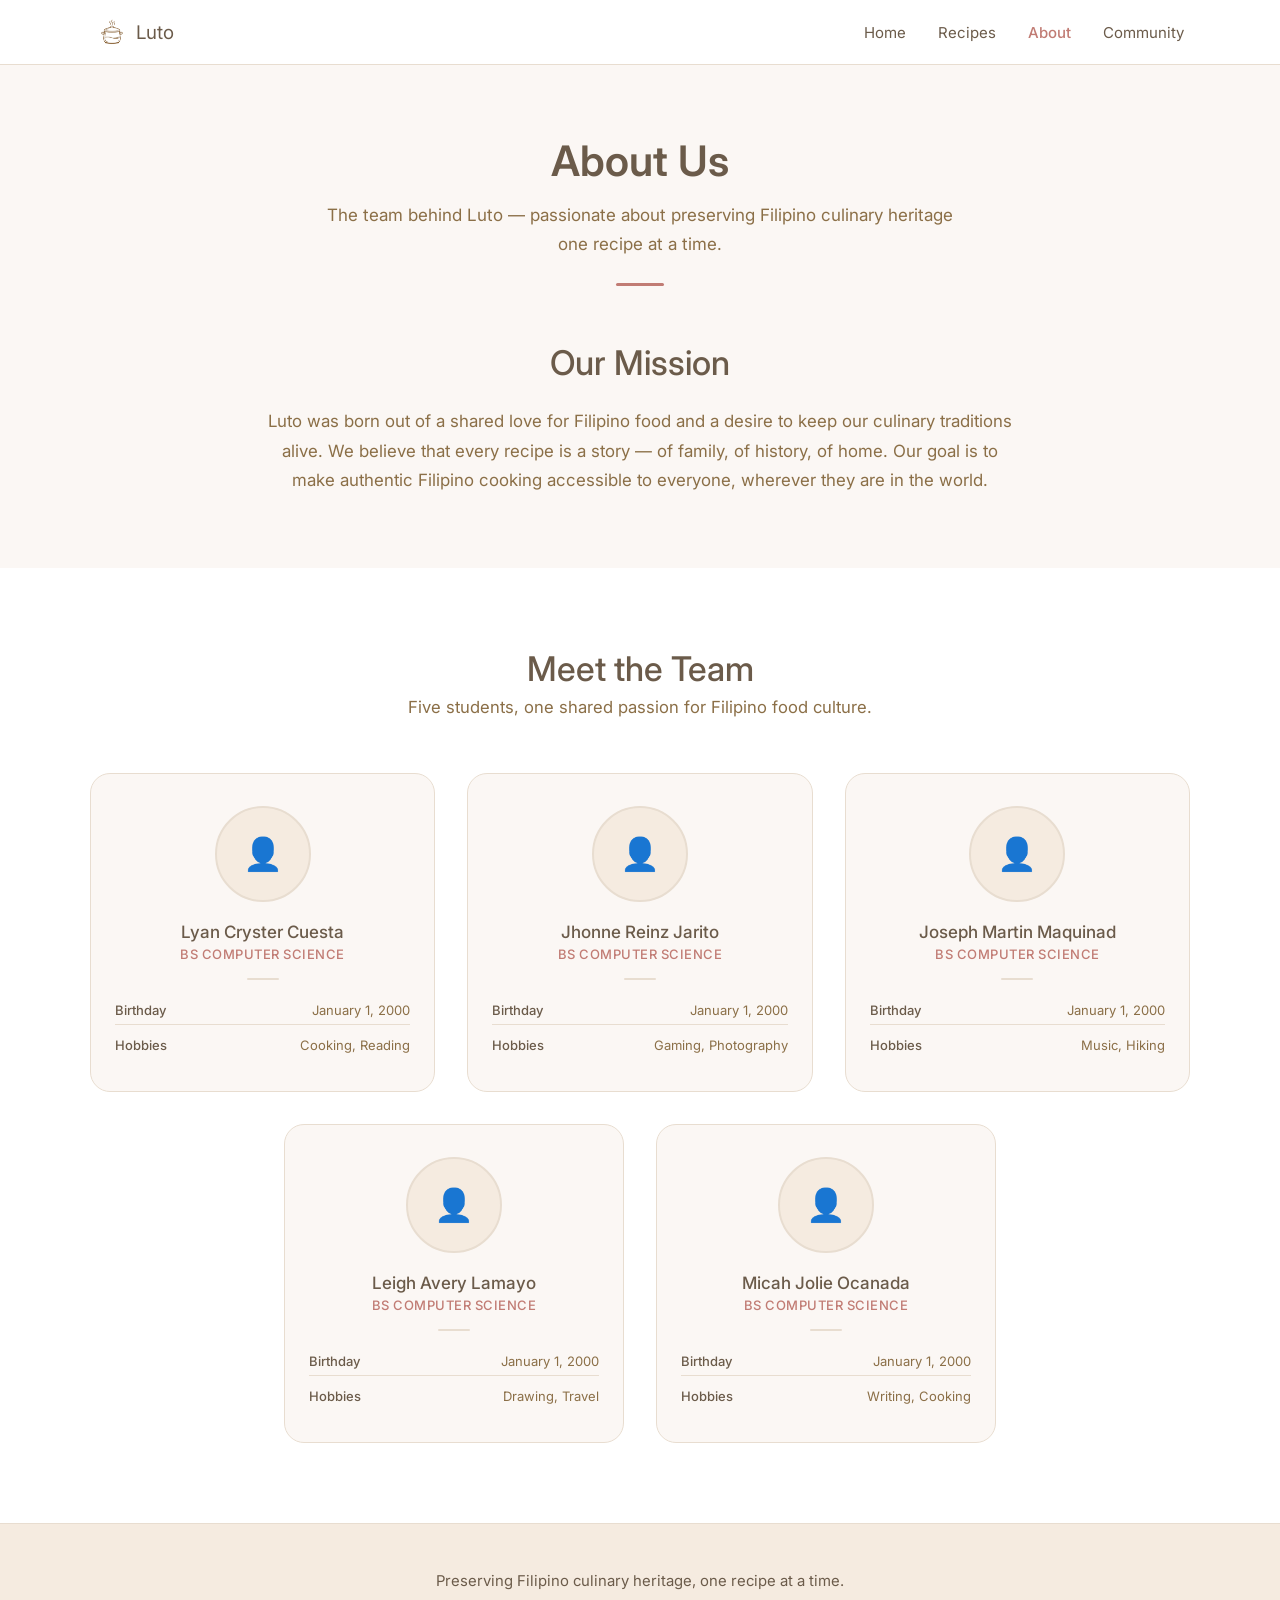
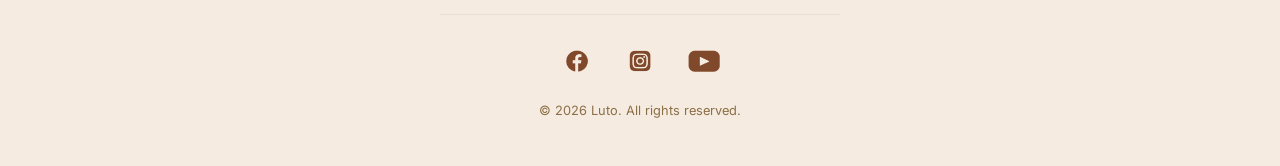
==== pages/about/about.html @ f132defe "added newpages" ====
<!DOCTYPE html>
<html lang="en">
<head>
  <meta charset="utf-8" />
  <title>About – Luto</title>
  <meta name="viewport" content="width=device-width, initial-scale=1" />
    <!-- Font: Inter -->
  <link href="https://fonts.googleapis.com/css2?family=Inter:wght@400;500;600&display=swap" rel="stylesheet" />
  <link rel="stylesheet" href="abstyle.css" />
  <link rel="icon" type="image/png" href="../../images/Logo.icon.png" />
</head>
<body>

  <!-- NAV -->
  <nav class="fade-in d0">
    <a href="../../index.html" class="nav-logo">
      <img src="../../images/Logo.icon.png" alt="Luto logo" class="nav-logo-icon" />
      Luto
    </a>
    <ul class="nav-links">
      <li><a href="../../index.html">Home</a></li>
      <li><a href="../recipes/recipes.html">Recipes</a></li>
      <li><a href="#" class="active">About</a></li>
      <li><a href="../community/community.html">Community</a></li> <!-- Add when ready -->
    </ul>
  </nav>


  <!-- PAGE HERO -->
  <div class="page-hero fade-in d0">
    <h1>About Us</h1>
    <p>The team behind Luto — passionate about preserving Filipino culinary heritage one recipe at a time.</p>
    <div class="divider"></div>
  </div>


  <!-- MISSION -->
  <div class="mission fade-in d200">
    <h2>Our Mission</h2>
    <p>
      Luto was born out of a shared love for Filipino food and a desire to keep
      our culinary traditions alive. We believe that every recipe is a story —
      of family, of history, of home. Our goal is to make authentic Filipino
      cooking accessible to everyone, wherever they are in the world.
    </p>
  </div>


  <!-- TEAM SECTION
       5 members total: 3 in the first row (.team-grid),
       2 centered in the second row (.team-row-2).

       TO REPLACE A PLACEHOLDER AVATAR WITH A REAL PHOTO:
       Replace the emoji inside .avatar with:
         <img src="../../images/name.jpg" alt="Name"
              style="width:100%;height:100%;object-fit:cover;" />

       TO ADD A NEW MEMBER: duplicate any .team-card block.
  ============================================================ -->
  <section class="team-section">
    <div class="team-inner">

      <div class="team-header fade-in d0">
        <h2>Meet the Team</h2>
        <p>Five students, one shared passion for Filipino food culture.</p>
      </div>

      <!-- First row: 3 members -->
      <div class="team-grid">

        <div class="team-card fade-in d200">
          <div class="avatar">👤</div> <!-- Replace with photo when ready -->
          <div class="member-name">Lyan Cryster Cuesta</div>
          <div class="member-course">BS Computer Science</div> <!-- Edit course -->
          <div class="member-divider"></div>
          <div class="member-detail">
            <div class="member-detail-item">
              <span class="detail-label">Birthday</span>
              <span>January 1, 2000</span> <!-- Edit birthday -->
            </div>
            <div class="member-detail-item">
              <span class="detail-label">Hobbies</span>
              <span>Cooking, Reading</span> <!-- Edit hobbies -->
            </div>
          </div>
        </div>

        <div class="team-card fade-in d400">
          <div class="avatar">👤</div> <!-- Replace with photo when ready -->
          <div class="member-name">Jhonne Reinz Jarito</div>
          <div class="member-course">BS Computer Science</div> <!-- Edit course -->
          <div class="member-divider"></div>
          <div class="member-detail">
            <div class="member-detail-item">
              <span class="detail-label">Birthday</span>
              <span>January 1, 2000</span> <!-- Edit birthday -->
            </div>
            <div class="member-detail-item">
              <span class="detail-label">Hobbies</span>
              <span>Gaming, Photography</span> <!-- Edit hobbies -->
            </div>
          </div>
        </div>

        <div class="team-card fade-in d600">
          <div class="avatar">👤</div> <!-- Replace with photo when ready -->
          <div class="member-name">Joseph Martin Maquinad</div>
          <div class="member-course">BS Computer Science</div> <!-- Edit course -->
          <div class="member-divider"></div>
          <div class="member-detail">
            <div class="member-detail-item">
              <span class="detail-label">Birthday</span>
              <span>January 1, 2000</span> <!-- Edit birthday -->
            </div>
            <div class="member-detail-item">
              <span class="detail-label">Hobbies</span>
              <span>Music, Hiking</span> <!-- Edit hobbies -->
            </div>
          </div>
        </div>

      </div>

      <div class="team-row-2">

        <div class="team-card fade-in d400">
          <div class="avatar">👤</div> <!-- Replace with photo when ready -->
          <div class="member-name">Leigh Avery Lamayo</div>
          <div class="member-course">BS Computer Science</div> <!-- Edit course -->
          <div class="member-divider"></div>
          <div class="member-detail">
            <div class="member-detail-item">
              <span class="detail-label">Birthday</span>
              <span>January 1, 2000</span> <!-- Edit birthday -->
            </div>
            <div class="member-detail-item">
              <span class="detail-label">Hobbies</span>
              <span>Drawing, Travel</span> <!-- Edit hobbies -->
            </div>
          </div>
        </div>

        <div class="team-card fade-in d600">
          <div class="avatar">👤</div> <!-- Replace with photo when ready -->
          <div class="member-name">Micah Jolie Ocanada</div>
          <div class="member-course">BS Computer Science</div> <!-- Edit course -->
          <div class="member-divider"></div>
          <div class="member-detail">
            <div class="member-detail-item">
              <span class="detail-label">Birthday</span>
              <span>January 1, 2000</span> <!-- Edit birthday -->
            </div>
            <div class="member-detail-item">
              <span class="detail-label">Hobbies</span>
              <span>Writing, Cooking</span> <!-- Edit hobbies -->
            </div>
          </div>
        </div>

      </div>
    </div>
  </section>


  <!-- FOOTER -->
  <footer class="fade-in d0">
    <p class="footer-tagline">Preserving Filipino culinary heritage, one recipe at a time.</p>
    <div class="footer-divider"></div>
    <div class="footer-links">
      <a href="#" title="Facebook"><img src="../../images/fb.png" alt="Facebook" class="footer-icon" /></a>   <!-- Add Facebook URL -->
      <a href="#" title="Instagram"><img src="../../images/insta.png" alt="Instagram" class="footer-icon" /></a>       <!-- Add Instagram URL -->
      <a href="#" title="Youtube"><img src="../../images/yt.png" alt="Youtube" class="footer-icon" /></a>      <!-- Add YouTube URL -->
    </div>
    <p class="footer-copy">© 2026 Luto. All rights reserved.</p>
  </footer>


  <!-- SCRIPTS -->
  <script>
    const observer = new IntersectionObserver((entries) => {
      entries.forEach(entry => {
        if (entry.isIntersecting) {
          entry.target.style.animationPlayState = 'running';
          observer.unobserve(entry.target);
        }
      });
    }, { threshold: 0.1 });

    document.querySelectorAll('.fade-in').forEach(el => {
      el.style.animationPlayState = 'paused';
      observer.observe(el);
    });
  </script>

</body>
</html>
---- pages/about/abstyle.css ----
*, *::before, *::after {
  box-sizing: border-box;
  margin: 0;
  padding: 0;
}


/* --- COLOR VARIABLES --- */
:root {
  --brown-light: #C17C74;
  --brown-mid:   #8B6F47;
  --brown-dark:  #6B5B4A;
  --white:       #FFFFFF;
  --border:      #E8DDD0;
  --bg-warm:     #F5EBE0;
  --bg-main:     #FBF7F4;
  --white-95:    rgba(255, 255, 255, 0.95);
}


/* --- BODY --- */
body {
  font-family: 'Inter', sans-serif;
  background: var(--bg-main);
  color: var(--brown-dark);
}


/* --- ANIMATIONS --- */
@keyframes fadeInUp {
  from { opacity: 0; transform: translateY(20px); }
  to   { opacity: 1; transform: translateY(0); }
}
.fade-in { opacity: 0; animation: fadeInUp 0.7s ease forwards; }
.d0   { animation-delay: 0ms; }
.d200 { animation-delay: 200ms; }
.d400 { animation-delay: 400ms; }
.d600 { animation-delay: 600ms; }
.d800 { animation-delay: 800ms; }


/* --- NAV --- */
nav {
  position: sticky;
  top: 0;
  z-index: 100;
  width: 100%;
  padding: 16px 96px;
  background: var(--white-95);
  border-bottom: 1px solid var(--border);
  backdrop-filter: blur(8px);
  display: flex;
  align-items: center;
  justify-content: space-between;
  user-select: none;
  cursor: default;
}
.nav-logo {
  display: flex;
  align-items: center;
  gap: 8px;
  font-size: 18.8px;
  color: var(--brown-dark);
  font-weight: 400;
  text-decoration: none;
}
.nav-logo-icon { width: 32px; height: 32px; object-fit: contain; }
.nav-links { display: flex; gap: 32px; list-style: none; }
.nav-links a {
  text-decoration: none;
  font-size: 15px;
  color: var(--brown-dark);
  transition: color 0.2s, transform 0.2s, opacity 0.2s;;
  cursor: pointer;
  display: inline-block; 
}
.nav-links a.active {
  color: #C17C74;
  font-weight: 500;
}
.nav-links a:hover {
  transform: scale(1.13);
  opacity: 0.9;
  color: #C17C74;
}

/* --- PAGE HERO --- */
.page-hero {
  padding: 72px 24px 56px;
  text-align: center;
  max-width: 680px;
  margin: 0 auto;
  user-select: none;
}
.page-hero h1 {
  font-size: 42px;
  font-weight: 600;
  color: var(--brown-dark);
  line-height: 1.15;
  margin-bottom: 16px;
}
.page-hero p {
  font-size: 17px;
  color: var(--brown-mid);
  line-height: 1.7;
}

/* Small decorative accent line below the subtitle */
.divider {
  width: 48px;
  height: 3px;
  background: var(--brown-light);
  border-radius: 999px;
  margin: 24px auto 0;
}


/* --- MISSION SECTION --- */
.mission {
  padding: 0 24px 72px;
  display: flex;
  flex-direction: column;
  align-items: center;
  gap: 24px;
  max-width: 800px;
  margin: 0 auto;
  text-align: center;
  user-select: none;
}
.mission h2 {
  font-size: 34px;
  font-weight: 500;
  color: var(--brown-dark);
}
.mission p {
  font-size: 16.9px;
  color: var(--brown-mid);
  line-height: 1.75;
}


/* --- TEAM SECTION --- */
.team-section {
  background: #fff;
  padding: 80px 24px;
  user-select: none;
}
.team-inner {
  max-width: 1100px;
  margin: 0 auto;
}
.team-header {
  text-align: center;
  margin-bottom: 56px;
}
.team-header h2 {
  font-size: 34px;
  font-weight: 500;
  color: var(--brown-dark);
  margin-bottom: 8px;
}
.team-header p {
  font-size: 16.7px;
  color: var(--brown-mid);
}

/* 3-column grid for first row of members */
.team-grid {
  display: grid;
  grid-template-columns: repeat(3, 1fr);
  gap: 32px;
}

/* 2 cards centered for the second row */
.team-row-2 {
  display: flex;
  justify-content: center;
  gap: 32px;
  margin-top: 32px;
}
.team-row-2 .team-card {
  width: calc(33.333% - 16px);
  max-width: 340px;
}


/* TEAM CARD */
.team-card {
  background: var(--bg-main);
  border-radius: 20px;
  padding: 32px 24px;
  display: flex;
  flex-direction: column;
  align-items: center;
  text-align: center;
  border: 1px solid var(--border);
  transition: transform 0.25s, box-shadow 0.25s;
}
.team-card:hover {
  transform: translateY(-4px);
  box-shadow: 0 8px 24px rgba(0,0,0,0.08);
}

/* Placeholder avatar — shows emoji until a real photo is added. */
.avatar {
  width: 96px;
  height: 96px;
  border-radius: 50%;
  background: var(--bg-warm);
  border: 2px solid var(--border);
  display: flex;
  align-items: center;
  justify-content: center;
  font-size: 32px;
  margin-bottom: 20px;
  overflow: hidden;
}

/* Member name */
.member-name {
  font-size: 17px;
  font-weight: 500;
  color: var(--brown-dark);
  margin-bottom: 4px;
}

/* Course label */
.member-course {
  font-size: 13px;
  color: var(--brown-light);
  font-weight: 500;
  margin-bottom: 16px;
  text-transform: uppercase;
  letter-spacing: 0.5px;
}

/* Thin line between course and detail rows */
.member-divider {
  width: 32px;
  height: 2px;
  background: var(--border);
  border-radius: 999px;
  margin: 0 auto 16px;
}

/* Detail rows: Birthday, Hobbies */
.member-detail {
  display: flex;
  flex-direction: column;
  gap: 6px;
  width: 100%;
}
.member-detail-item {
  display: flex;
  justify-content: space-between;
  font-size: 13px;
  color: var(--brown-mid);
  padding: 6px 0;
  border-bottom: 1px solid var(--border);
}
.member-detail-item:last-child { border-bottom: none; }
.detail-label { font-weight: 500; color: var(--brown-dark); }


/* --- FOOTER ---*/
footer {
  background: var(--bg-warm);
  border-top: 1px solid var(--border);
  padding: 48px 24px;
  text-align: center;
  user-select: none;
  cursor: default;
}
.footer-tagline { font-size: 14.9px; color: var(--brown-dark); margin-bottom: 24px; }
.footer-divider { width: 100%; max-width: 400px; height: 1px; background: var(--border); margin: 0 auto 24px; }
.footer-links { display: flex; justify-content: center; gap: 20px; margin-bottom: 20px; }
.footer-links a { display: flex; align-items: center; justify-content: center; width: 44px; height: 44px; }
.footer-icon {
    width: 40px;
    height: 22px;
    object-fit: contain;
    transition: transform 0.3s ease, opacity 0.3s ease; 
}
.footer-copy { font-size: 12.8px; color: var(--brown-mid); }


/* --- RESPONSIVE --- */
@media (max-width: 900px) {
  .team-grid { grid-template-columns: repeat(2, 1fr); }
  .team-row-2 .team-card { width: calc(50% - 16px); }
}
@media (max-width: 768px) {
  nav { padding: 16px 24px; }
  .nav-links { gap: 16px; }
  .nav-links a { font-size: 13px; }
  .page-hero h1 { font-size: 32px; }
  .team-grid { grid-template-columns: 1fr; }
  .team-row-2 { flex-direction: column; align-items: center; }
  .team-row-2 .team-card { width: 100%; max-width: 100%; }
}
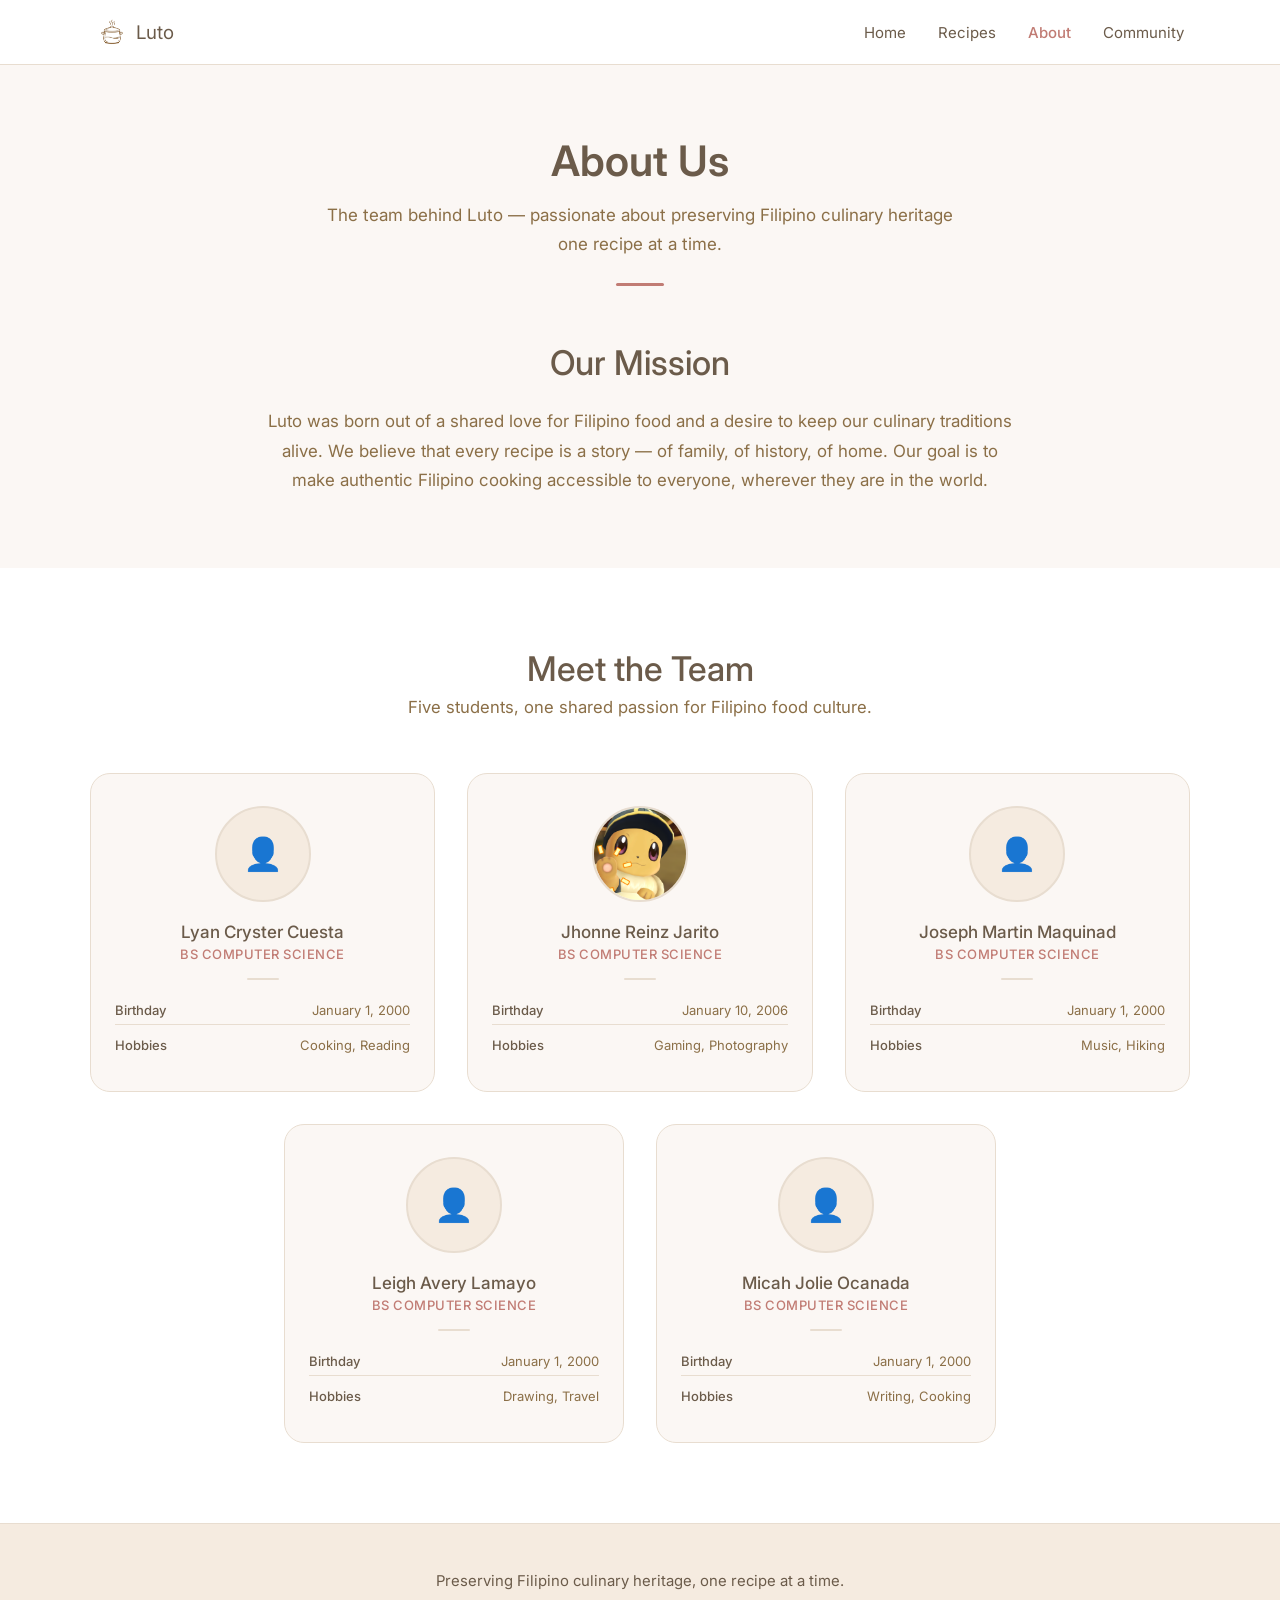
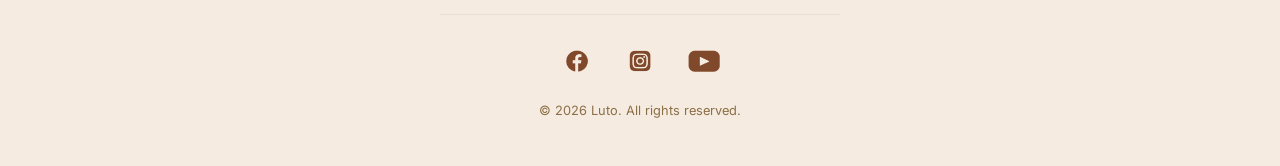
==== commit 5c84891c: "updates on abt" ====
--- a/pages/about/about.html
+++ b/pages/about/about.html
@@ -20,7 +20,7 @@
     <ul class="nav-links">
       <li><a href="../../index.html">Home</a></li>
       <li><a href="../recipes/recipes.html">Recipes</a></li>
-      <li><a href="#" class="active">About</a></li>
+      <li><a href="../about/about.html" class="active">About</a></li>
       <li><a href="../community/community.html">Community</a></li> <!-- Add when ready -->
     </ul>
   </nav>
@@ -86,18 +86,20 @@
         </div>
 
         <div class="team-card fade-in d400">
-          <div class="avatar">👤</div> <!-- Replace with photo when ready -->
-          <div class="member-name">Jhonne Reinz Jarito</div>
-          <div class="member-course">BS Computer Science</div> <!-- Edit course -->
-          <div class="member-divider"></div>
-          <div class="member-detail">
-            <div class="member-detail-item">
-              <span class="detail-label">Birthday</span>
-              <span>January 1, 2000</span> <!-- Edit birthday -->
-            </div>
-            <div class="member-detail-item">
-              <span class="detail-label">Hobbies</span>
-              <span>Gaming, Photography</span> <!-- Edit hobbies -->
+            <div class="avatar">
+            <img src="../../images/evoi.png" alt="Jhonne Reinz Jarito" />
+        </div>
+        <div class="member-name">Jhonne Reinz Jarito</div>
+        <div class="member-course">BS Computer Science</div> <!-- Edit course -->
+        <div class="member-divider"></div>
+        <div class="member-detail">
+        <div class="member-detail-item">
+            <span class="detail-label">Birthday</span>
+            <span>January 10, 2006</span> <!-- Edit birthday -->
+        </div>
+        <div class="member-detail-item">
+            <span class="detail-label">Hobbies</span>
+            <span>Gaming, Photography</span> <!-- Edit hobbies -->
             </div>
           </div>
         </div>
--- a/pages/about/abstyle.css
+++ b/pages/about/abstyle.css
@@ -216,6 +216,13 @@
   overflow: hidden;
 }
 
+.avatar img {
+  width: 100%;
+  height: 100%;
+  object-fit: cover;
+  display: block;
+}
+
 /* Member name */
 .member-name {
   font-size: 17px;
